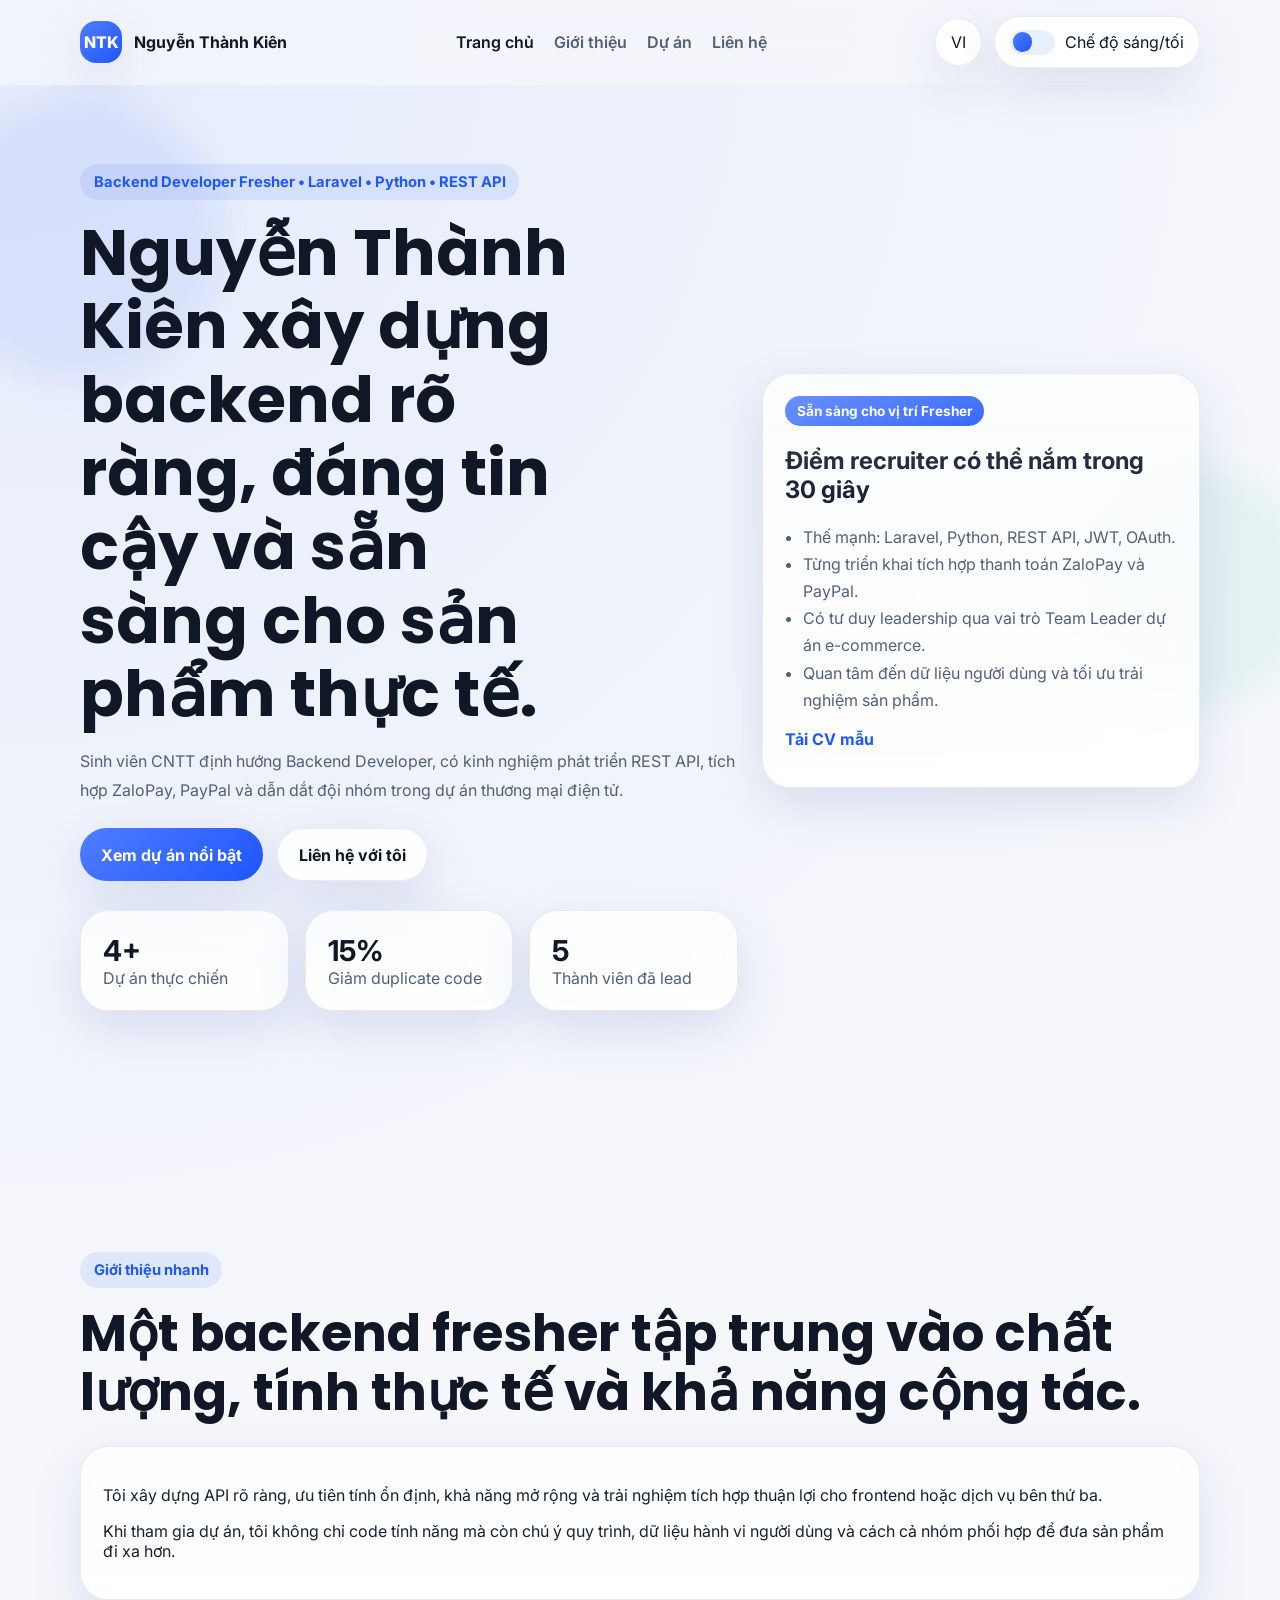
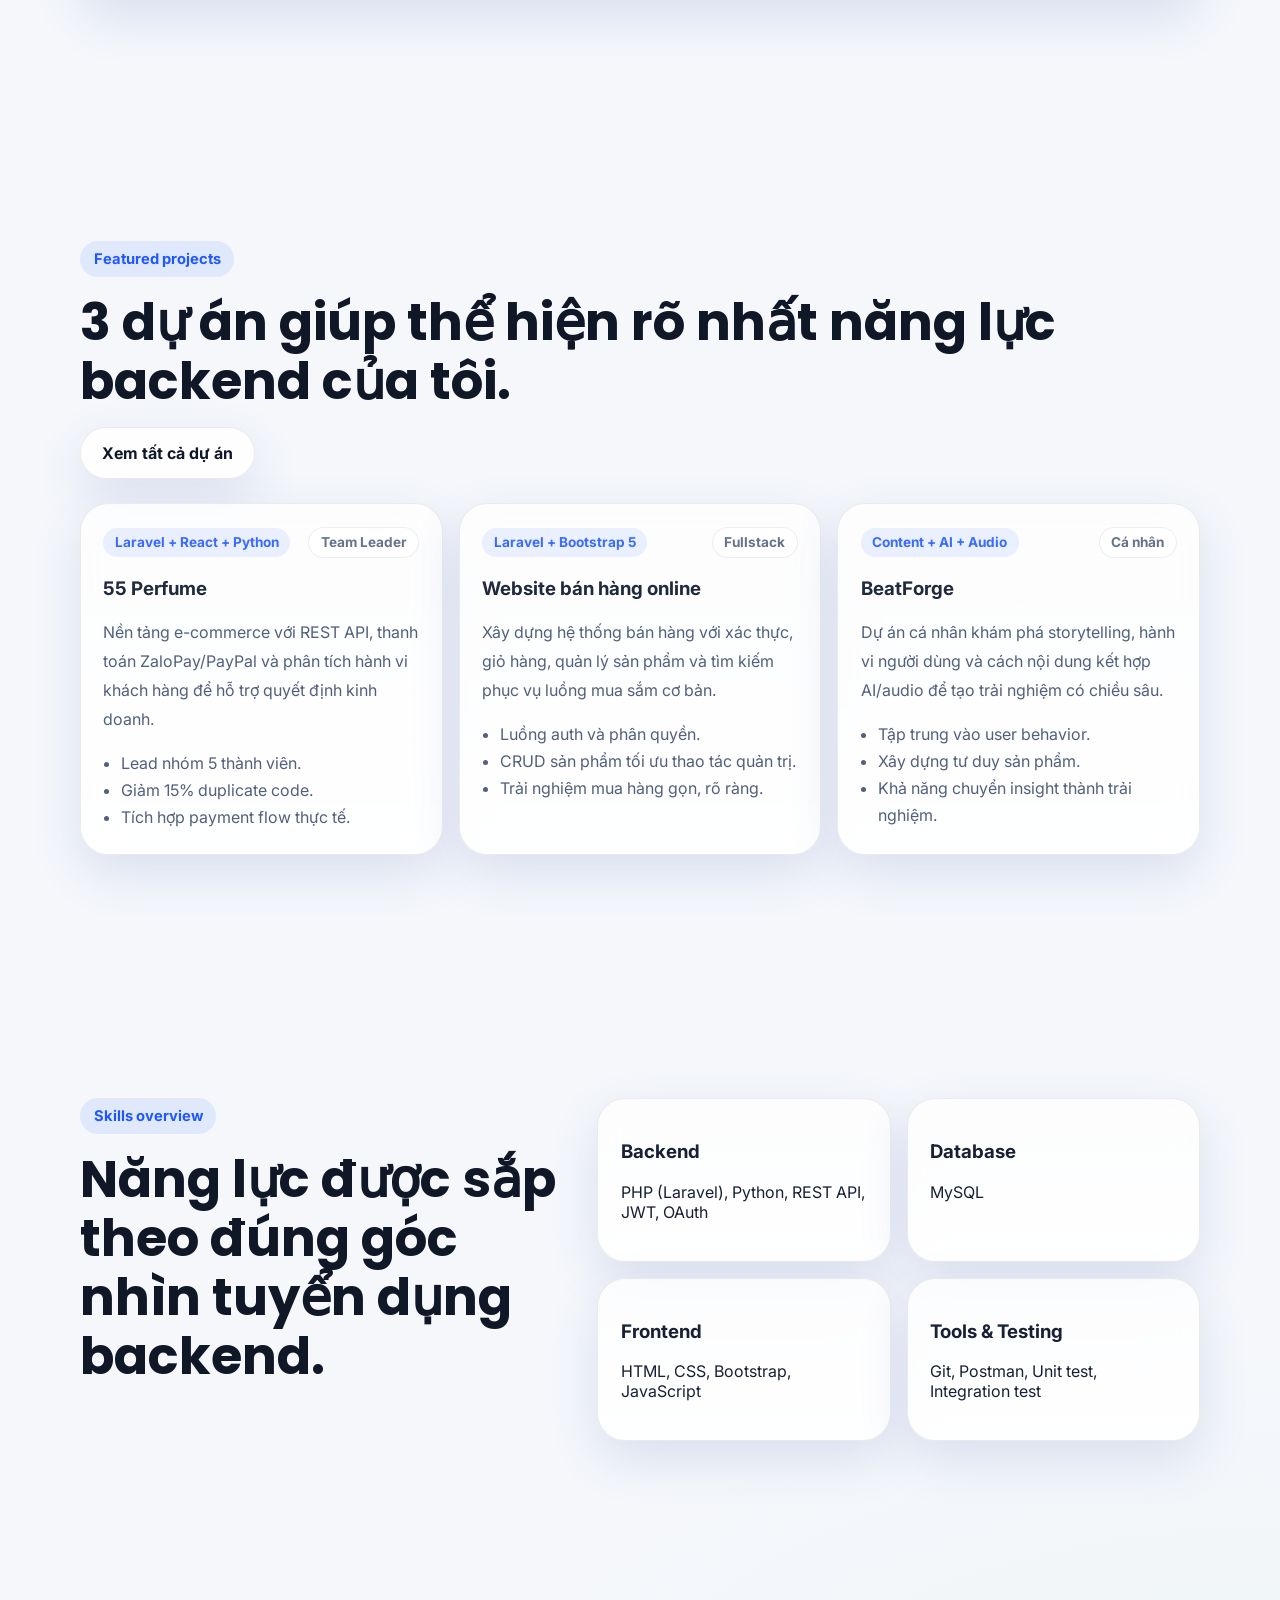
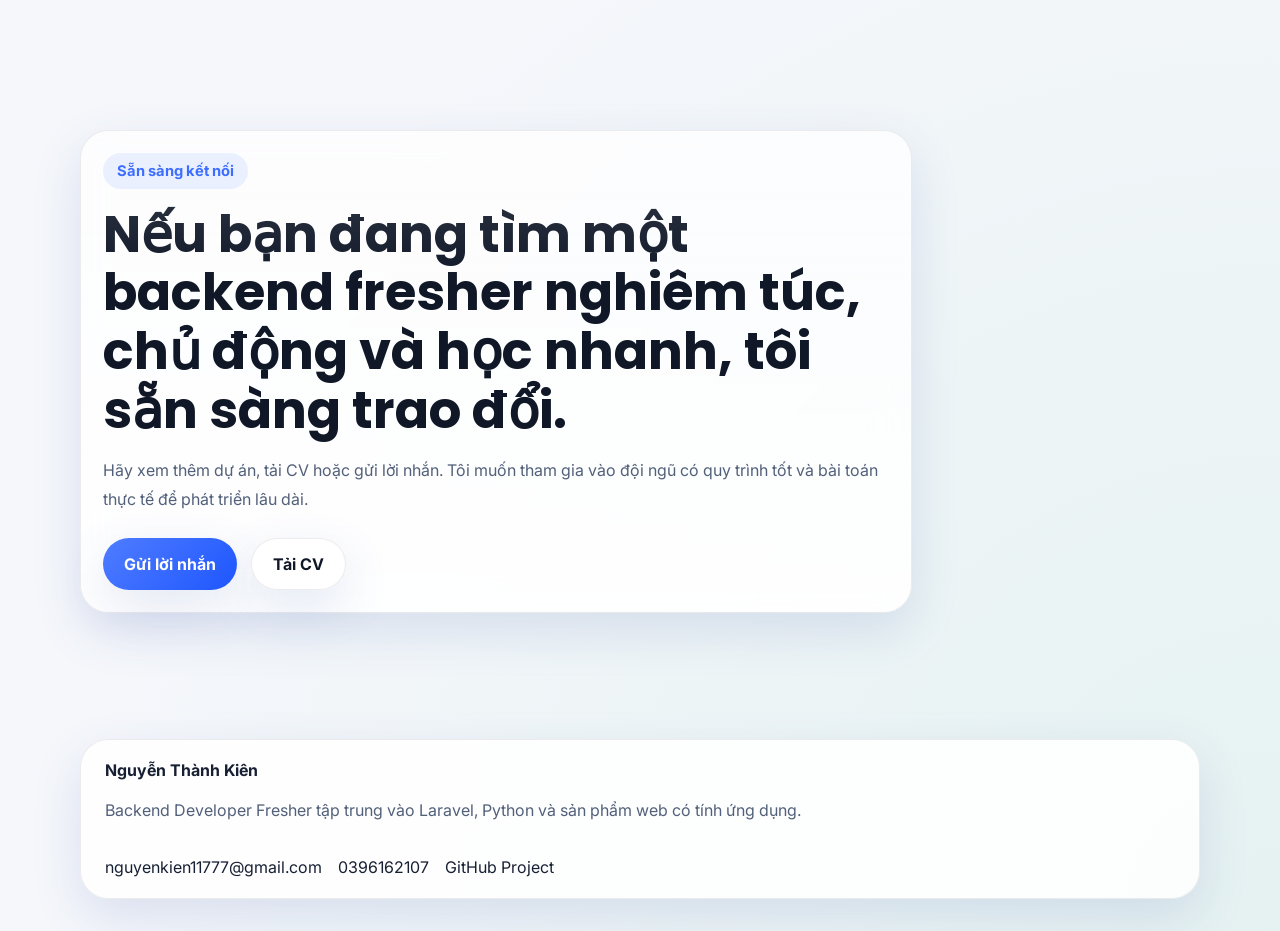
==== index.html @ c6db1b6b "Build multi-page portfolio website" ====
<!DOCTYPE html>
<html lang="vi">
<head>
  <meta charset="UTF-8">
  <meta name="viewport" content="width=device-width, initial-scale=1.0">
  <meta name="description" content="Portfolio cá nhân của Nguyễn Thành Kiên - Backend Developer Fresher chuyên Laravel, Python, REST API và tích hợp thanh toán.">
  <title>Nguyễn Thành Kiên | Backend Developer Portfolio</title>
  <link rel="preconnect" href="https://fonts.googleapis.com">
  <link rel="preconnect" href="https://fonts.gstatic.com" crossorigin>
  <link href="https://fonts.googleapis.com/css2?family=Inter:wght@400;500;600;700;800&family=Poppins:wght@600;700&display=swap" rel="stylesheet">
  <link rel="stylesheet" href="style.css">
  <script defer src="script.js"></script>
</head>
<body data-page="home">
  <div class="bg-orb orb-one"></div>
  <div class="bg-orb orb-two"></div>

  <header class="site-header">
    <div class="container nav-shell">
      <a class="brand" href="index.html" aria-label="Trang chủ Nguyễn Thành Kiên">
        <span class="brand-mark">NTK</span>
        <span class="brand-text">Nguyễn Thành Kiên</span>
      </a>

      <button class="nav-toggle" type="button" aria-expanded="false" aria-label="Mở menu điều hướng">
        <span></span>
        <span></span>
        <span></span>
      </button>

      <nav class="site-nav">
        <a href="index.html" data-i18n="nav.home">Trang chủ</a>
        <a href="about.html" data-i18n="nav.about">Giới thiệu</a>
        <a href="projects.html" data-i18n="nav.projects">Dự án</a>
        <a href="contact.html" data-i18n="nav.contact">Liên hệ</a>
      </nav>

      <div class="nav-actions">
        <button class="lang-toggle" type="button" aria-label="Chuyển ngôn ngữ">
          <span data-lang-label>VI</span>
        </button>
        <button class="theme-toggle" type="button" aria-label="Chuyển giao diện sáng tối">
          <span class="theme-toggle-track">
            <span class="theme-toggle-thumb"></span>
          </span>
          <span data-i18n="theme.label">Light mode</span>
        </button>
      </div>
    </div>
  </header>

  <main class="home-main">
    <section class="hero scene scene-hero scroll-scene">
      <div class="container hero-grid">
        <div class="hero-copy fade-reveal">
          <p class="eyebrow" data-i18n="home.hero.eyebrow">Backend Developer Fresher • Laravel • Python • REST API</p>
          <h1 data-i18n="home.hero.title">Nguyễn Thành Kiên xây dựng backend rõ ràng, đáng tin cậy và sẵn sàng cho sản phẩm thực tế.</h1>
          <p class="hero-description" data-i18n="home.hero.desc">
            Sinh viên CNTT định hướng Backend Developer, có kinh nghiệm phát triển REST API, tích hợp ZaloPay, PayPal và dẫn dắt đội nhóm trong dự án thương mại điện tử.
          </p>
          <div class="hero-actions">
            <a class="btn btn-primary" href="projects.html" data-i18n="home.hero.ctaPrimary">Xem dự án nổi bật</a>
            <a class="btn btn-secondary" href="contact.html" data-i18n="home.hero.ctaSecondary">Liên hệ với tôi</a>
          </div>
          <div class="hero-metrics">
            <article class="metric-card tilt-card">
              <strong>4+</strong>
              <span data-i18n="home.metrics.projects">Dự án thực chiến</span>
            </article>
            <article class="metric-card tilt-card">
              <strong>15%</strong>
              <span data-i18n="home.metrics.impact">Giảm duplicate code</span>
            </article>
            <article class="metric-card tilt-card">
              <strong>5</strong>
              <span data-i18n="home.metrics.team">Thành viên đã lead</span>
            </article>
          </div>
        </div>

        <aside class="hero-spotlight fade-reveal" aria-label="Tóm tắt hồ sơ">
          <div class="spotlight-card tilt-card">
            <span class="chip chip-accent" data-i18n="home.spotlight.badge">Sẵn sàng cho vị trí Fresher</span>
            <h2 data-i18n="home.spotlight.title">Điểm recruiter có thể nắm trong 30 giây</h2>
            <ul class="spotlight-list">
              <li data-i18n="home.spotlight.item1">Thế mạnh: Laravel, Python, REST API, JWT, OAuth.</li>
              <li data-i18n="home.spotlight.item2">Từng triển khai tích hợp thanh toán ZaloPay và PayPal.</li>
              <li data-i18n="home.spotlight.item3">Có tư duy leadership qua vai trò Team Leader dự án e-commerce.</li>
              <li data-i18n="home.spotlight.item4">Quan tâm đến dữ liệu người dùng và tối ưu trải nghiệm sản phẩm.</li>
            </ul>
            <a class="text-link" href="assets/cv/nguyen-thanh-kien-cv-placeholder.pdf" data-i18n="home.spotlight.cv" download>Tải CV mẫu</a>
          </div>
        </aside>
      </div>
    </section>

    <section class="scene scene-intro scroll-scene">
      <div class="container section-grid">
        <div class="section-heading fade-reveal">
          <span class="section-kicker" data-i18n="home.intro.kicker">Giới thiệu nhanh</span>
          <h2 data-i18n="home.intro.title">Một backend fresher tập trung vào chất lượng, tính thực tế và khả năng cộng tác.</h2>
        </div>
        <div class="intro-card tilt-card fade-reveal">
          <p data-i18n="home.intro.body1">Tôi xây dựng API rõ ràng, ưu tiên tính ổn định, khả năng mở rộng và trải nghiệm tích hợp thuận lợi cho frontend hoặc dịch vụ bên thứ ba.</p>
          <p data-i18n="home.intro.body2">Khi tham gia dự án, tôi không chỉ code tính năng mà còn chú ý quy trình, dữ liệu hành vi người dùng và cách cả nhóm phối hợp để đưa sản phẩm đi xa hơn.</p>
        </div>
      </div>
    </section>

    <section class="scene scene-featured scroll-scene">
      <div class="container">
        <div class="section-heading fade-reveal section-heading-inline">
          <div>
            <span class="section-kicker" data-i18n="home.featured.kicker">Featured projects</span>
            <h2 data-i18n="home.featured.title">3 dự án giúp thể hiện rõ nhất năng lực backend của tôi.</h2>
          </div>
          <a class="btn btn-secondary" href="projects.html" data-i18n="home.featured.viewAll">Xem tất cả dự án</a>
        </div>

        <div class="card-grid projects-grid">
          <article class="project-card tilt-card fade-reveal">
            <div class="project-topline">
              <span class="chip">Laravel + React + Python</span>
              <span class="chip chip-muted" data-i18n="projects.role.teamLeader">Team Leader</span>
            </div>
            <h3>55 Perfume</h3>
            <p data-i18n="home.featured.project1">Nền tảng e-commerce với REST API, thanh toán ZaloPay/PayPal và phân tích hành vi khách hàng để hỗ trợ quyết định kinh doanh.</p>
            <ul class="project-highlights">
              <li data-i18n="home.featured.project1a">Lead nhóm 5 thành viên.</li>
              <li data-i18n="home.featured.project1b">Giảm 15% duplicate code.</li>
              <li data-i18n="home.featured.project1c">Tích hợp payment flow thực tế.</li>
            </ul>
          </article>

          <article class="project-card tilt-card fade-reveal">
            <div class="project-topline">
              <span class="chip">Laravel + Bootstrap 5</span>
              <span class="chip chip-muted" data-i18n="projects.role.fullstack">Fullstack</span>
            </div>
            <h3 data-i18n="projects.onlineStore.title">Website bán hàng online</h3>
            <p data-i18n="home.featured.project2">Xây dựng hệ thống bán hàng với xác thực, giỏ hàng, quản lý sản phẩm và tìm kiếm phục vụ luồng mua sắm cơ bản.</p>
            <ul class="project-highlights">
              <li data-i18n="home.featured.project2a">Luồng auth và phân quyền.</li>
              <li data-i18n="home.featured.project2b">CRUD sản phẩm tối ưu thao tác quản trị.</li>
              <li data-i18n="home.featured.project2c">Trải nghiệm mua hàng gọn, rõ ràng.</li>
            </ul>
          </article>

          <article class="project-card tilt-card fade-reveal">
            <div class="project-topline">
              <span class="chip">Content + AI + Audio</span>
              <span class="chip chip-muted" data-i18n="projects.role.personal">Cá nhân</span>
            </div>
            <h3>BeatForge</h3>
            <p data-i18n="home.featured.project3">Dự án cá nhân khám phá storytelling, hành vi người dùng và cách nội dung kết hợp AI/audio để tạo trải nghiệm có chiều sâu.</p>
            <ul class="project-highlights">
              <li data-i18n="home.featured.project3a">Tập trung vào user behavior.</li>
              <li data-i18n="home.featured.project3b">Xây dựng tư duy sản phẩm.</li>
              <li data-i18n="home.featured.project3c">Khả năng chuyển insight thành trải nghiệm.</li>
            </ul>
          </article>
        </div>
      </div>
    </section>

    <section class="scene scene-skills scroll-scene">
      <div class="container section-grid skills-layout">
        <div class="section-heading fade-reveal">
          <span class="section-kicker" data-i18n="home.skills.kicker">Skills overview</span>
          <h2 data-i18n="home.skills.title">Năng lực được sắp theo đúng góc nhìn tuyển dụng backend.</h2>
        </div>
        <div class="skills-cluster fade-reveal">
          <article class="skill-panel tilt-card">
            <h3 data-i18n="skills.backend.title">Backend</h3>
            <p>PHP (Laravel), Python, REST API, JWT, OAuth</p>
          </article>
          <article class="skill-panel tilt-card">
            <h3 data-i18n="skills.database.title">Database</h3>
            <p>MySQL</p>
          </article>
          <article class="skill-panel tilt-card">
            <h3 data-i18n="skills.frontend.title">Frontend</h3>
            <p>HTML, CSS, Bootstrap, JavaScript</p>
          </article>
          <article class="skill-panel tilt-card">
            <h3 data-i18n="skills.tools.title">Tools & Testing</h3>
            <p>Git, Postman, Unit test, Integration test</p>
          </article>
        </div>
      </div>
    </section>

    <section class="scene scene-cta scroll-scene">
      <div class="container fade-reveal">
        <div class="cta-panel tilt-card">
          <span class="section-kicker" data-i18n="home.cta.kicker">Sẵn sàng kết nối</span>
          <h2 data-i18n="home.cta.title">Nếu bạn đang tìm một backend fresher nghiêm túc, chủ động và học nhanh, tôi sẵn sàng trao đổi.</h2>
          <p data-i18n="home.cta.desc">Hãy xem thêm dự án, tải CV hoặc gửi lời nhắn. Tôi muốn tham gia vào đội ngũ có quy trình tốt và bài toán thực tế để phát triển lâu dài.</p>
          <div class="hero-actions">
            <a class="btn btn-primary" href="contact.html" data-i18n="home.cta.primary">Gửi lời nhắn</a>
            <a class="btn btn-secondary" href="assets/cv/nguyen-thanh-kien-cv-placeholder.pdf" data-i18n="home.cta.secondary" download>Tải CV</a>
          </div>
        </div>
      </div>
    </section>
  </main>

  <footer class="site-footer">
    <div class="container footer-shell">
      <div>
        <strong>Nguyễn Thành Kiên</strong>
        <p data-i18n="footer.copy">Backend Developer Fresher tập trung vào Laravel, Python và sản phẩm web có tính ứng dụng.</p>
      </div>
      <div class="footer-links">
        <a href="mailto:nguyenkien11777@gmail.com">nguyenkien11777@gmail.com</a>
        <a href="tel:0396162107">0396162107</a>
        <a href="https://github.com/GTechWizard/DATN.git" target="_blank" rel="noreferrer">GitHub Project</a>
      </div>
    </div>
  </footer>
</body>
</html>
---- style.css ----
:root {
  --bg: #f5f7fb;
  --bg-soft: rgba(255, 255, 255, 0.75);
  --surface: rgba(255, 255, 255, 0.88);
  --surface-strong: #ffffff;
  --text: #172033;
  --text-soft: #52607a;
  --heading: #101828;
  --line: rgba(17, 24, 39, 0.08);
  --accent: #4f7cff;
  --accent-strong: #1f57ff;
  --accent-soft: rgba(79, 124, 255, 0.12);
  --shadow: 0 18px 50px rgba(55, 84, 170, 0.14);
  --shadow-hover: 0 28px 70px rgba(55, 84, 170, 0.2);
  --radius-lg: 28px;
  --radius-md: 20px;
  --radius-sm: 14px;
  --container: min(1120px, calc(100% - 2rem));
  --transition: 240ms ease;
}

body[data-theme="dark"] {
  --bg: #09111f;
  --bg-soft: rgba(11, 18, 32, 0.72);
  --surface: rgba(10, 17, 30, 0.88);
  --surface-strong: #0f172a;
  --text: #e2e8f0;
  --text-soft: #94a3b8;
  --heading: #f8fafc;
  --line: rgba(148, 163, 184, 0.16);
  --accent: #8cb4ff;
  --accent-strong: #bfd4ff;
  --accent-soft: rgba(140, 180, 255, 0.12);
  --shadow: 0 20px 60px rgba(2, 6, 23, 0.38);
  --shadow-hover: 0 32px 80px rgba(15, 23, 42, 0.6);
}

* {
  box-sizing: border-box;
}

html {
  scroll-behavior: smooth;
}

body {
  margin: 0;
  min-height: 100vh;
  font-family: "Inter", sans-serif;
  color: var(--text);
  background:
    radial-gradient(circle at top left, rgba(109, 150, 255, 0.12), transparent 32%),
    radial-gradient(circle at bottom right, rgba(44, 182, 125, 0.08), transparent 28%),
    var(--bg);
  transition: background var(--transition), color var(--transition);
  overflow-x: hidden;
}

body.menu-open {
  overflow: hidden;
}

a {
  color: inherit;
  text-decoration: none;
}

button,
input,
textarea {
  font: inherit;
}

img {
  max-width: 100%;
  display: block;
}

.container {
  width: var(--container);
  margin: 0 auto;
}

.bg-orb {
  position: fixed;
  border-radius: 999px;
  filter: blur(16px);
  pointer-events: none;
  opacity: 0.7;
  z-index: -1;
}

.orb-one {
  top: 6rem;
  left: -4rem;
  width: 18rem;
  height: 18rem;
  background: rgba(79, 124, 255, 0.15);
}

.orb-two {
  right: -2rem;
  bottom: 12rem;
  width: 15rem;
  height: 15rem;
  background: rgba(61, 196, 145, 0.12);
}

.site-header {
  position: sticky;
  top: 0;
  z-index: 50;
  padding: 1rem 0;
  backdrop-filter: blur(18px);
  background: color-mix(in srgb, var(--bg) 78%, transparent);
  border-bottom: 1px solid rgba(255, 255, 255, 0.05);
}

.nav-shell {
  display: flex;
  align-items: center;
  justify-content: space-between;
  gap: 1rem;
}

.brand {
  display: inline-flex;
  align-items: center;
  gap: 0.75rem;
  min-width: 0;
}

.brand-mark {
  display: inline-grid;
  place-items: center;
  width: 2.65rem;
  height: 2.65rem;
  border-radius: 1rem;
  background: linear-gradient(135deg, var(--accent), var(--accent-strong));
  color: white;
  font-weight: 800;
  box-shadow: var(--shadow);
}

.brand-text {
  font-weight: 700;
  color: var(--heading);
  white-space: nowrap;
  overflow: hidden;
  text-overflow: ellipsis;
}

.site-nav {
  display: flex;
  align-items: center;
  gap: 1.25rem;
}

.site-nav a {
  color: var(--text-soft);
  font-weight: 600;
  transition: color var(--transition);
}

.site-nav a:hover,
.site-nav a.active {
  color: var(--heading);
}

.nav-actions {
  display: flex;
  align-items: center;
  gap: 0.75rem;
}

.nav-toggle,
.lang-toggle,
.theme-toggle,
.filter-btn {
  border: 1px solid var(--line);
  background: var(--surface);
  color: var(--heading);
}

.nav-toggle {
  display: none;
  flex-direction: column;
  justify-content: center;
  gap: 0.24rem;
  width: 2.9rem;
  height: 2.9rem;
  border-radius: 0.95rem;
  cursor: pointer;
}

.nav-toggle span {
  width: 1.15rem;
  height: 0.14rem;
  margin: 0 auto;
  border-radius: 999px;
  background: currentColor;
}

.lang-toggle,
.theme-toggle {
  display: inline-flex;
  align-items: center;
  justify-content: center;
  gap: 0.6rem;
  padding: 0.8rem 0.95rem;
  border-radius: 999px;
  cursor: pointer;
  box-shadow: var(--shadow);
  transition: transform var(--transition), border-color var(--transition), background var(--transition);
}

.lang-toggle:hover,
.theme-toggle:hover,
.filter-btn:hover,
.btn:hover,
.text-link:hover {
  transform: translateY(-2px);
}

.theme-toggle-track {
  position: relative;
  width: 2.8rem;
  height: 1.55rem;
  border-radius: 999px;
  background: var(--accent-soft);
}

.theme-toggle-thumb {
  position: absolute;
  top: 0.16rem;
  left: 0.18rem;
  width: 1.2rem;
  height: 1.2rem;
  border-radius: 50%;
  background: linear-gradient(135deg, var(--accent), var(--accent-strong));
  transition: transform var(--transition);
}

body[data-theme="dark"] .theme-toggle-thumb {
  transform: translateX(1.2rem);
}

.home-main {
  scroll-snap-type: y proximity;
}

.scene,
.page-hero,
.content-section {
  padding: 4rem 0;
}

.scene {
  min-height: 78vh;
  display: flex;
  align-items: center;
  scroll-snap-align: start;
}

.scene-hero {
  min-height: calc(100vh - 5rem);
}

.hero-grid,
.section-grid,
.two-column,
.contact-layout {
  display: grid;
  gap: 1.5rem;
}

.hero-grid {
  grid-template-columns: 1.5fr 1fr;
  align-items: center;
}

.hero-copy h1,
.page-hero h1,
.section-heading h2,
.cta-panel h2 {
  font-family: "Poppins", sans-serif;
  font-weight: 700;
  color: var(--heading);
  line-height: 1.15;
  margin: 0;
}

.hero-copy h1 {
  font-size: clamp(2.4rem, 5vw, 4.8rem);
  max-width: 12ch;
}

.page-hero h1,
.section-heading h2,
.cta-panel h2 {
  font-size: clamp(2rem, 4vw, 3.2rem);
}

.hero-description,
.page-hero-shell p,
.section-heading p,
.content-card p,
.cta-panel p,
.project-card p,
.timeline-item p,
.contact-list p,
.footer-shell p {
  color: var(--text-soft);
  line-height: 1.8;
  overflow-wrap: anywhere;
}

.eyebrow,
.section-kicker {
  display: inline-flex;
  align-items: center;
  gap: 0.5rem;
  padding: 0.55rem 0.85rem;
  border-radius: 999px;
  background: var(--accent-soft);
  color: var(--accent-strong);
  font-size: 0.92rem;
  font-weight: 700;
  margin-bottom: 1rem;
}

.hero-actions,
.form-actions {
  display: flex;
  flex-wrap: wrap;
  gap: 0.9rem;
  margin-top: 1.5rem;
}

.btn,
.text-link,
.filter-btn {
  display: inline-flex;
  align-items: center;
  justify-content: center;
  gap: 0.4rem;
  border-radius: 999px;
  padding: 0.95rem 1.3rem;
  font-weight: 700;
  transition: transform var(--transition), background var(--transition), color var(--transition), box-shadow var(--transition), border-color var(--transition);
}

.btn-primary {
  color: #fff;
  background: linear-gradient(135deg, var(--accent), var(--accent-strong));
  box-shadow: var(--shadow);
}

.btn-secondary,
.text-link,
.filter-btn.active {
  background: var(--surface);
  border: 1px solid var(--line);
  color: var(--heading);
  box-shadow: var(--shadow);
}

.text-link {
  padding-left: 0;
  background: transparent;
  box-shadow: none;
  border: 0;
  color: var(--accent-strong);
}

.muted-link {
  color: var(--text-soft);
}

.hero-metrics,
.skills-cluster,
.card-grid,
.footer-links {
  display: grid;
  gap: 1rem;
}

.hero-metrics {
  grid-template-columns: repeat(3, minmax(0, 1fr));
  margin-top: 1.8rem;
}

.metric-card,
.spotlight-card,
.intro-card,
.project-card,
.skill-panel,
.cta-panel,
.content-card {
  position: relative;
  padding: 1.4rem;
  border-radius: var(--radius-lg);
  background: linear-gradient(180deg, color-mix(in srgb, var(--surface) 82%, transparent), color-mix(in srgb, var(--surface-strong) 92%, transparent));
  border: 1px solid var(--line);
  box-shadow: var(--shadow);
  transform-style: preserve-3d;
  transition: transform var(--transition), box-shadow var(--transition), border-color var(--transition);
  backdrop-filter: blur(18px);
}

.metric-card::before,
.spotlight-card::before,
.intro-card::before,
.project-card::before,
.skill-panel::before,
.cta-panel::before,
.content-card::before {
  content: "";
  position: absolute;
  inset: 1px;
  border-radius: inherit;
  background: linear-gradient(180deg, rgba(255,255,255,0.18), transparent 32%);
  pointer-events: none;
}

.tilt-card:hover {
  box-shadow: var(--shadow-hover);
}

.metric-card strong {
  display: block;
  font-size: 1.8rem;
  color: var(--heading);
}

.metric-card span,
.chip,
.timeline-year,
.project-meta span,
.contact-list span,
.form-status {
  color: var(--text-soft);
}

.spotlight-list,
.stack-list,
.project-highlights {
  margin: 1rem 0 0;
  padding-left: 1.1rem;
  color: var(--text-soft);
  line-height: 1.7;
}

.chip {
  display: inline-flex;
  align-items: center;
  padding: 0.42rem 0.72rem;
  border-radius: 999px;
  background: var(--accent-soft);
  color: var(--accent-strong);
  font-size: 0.85rem;
  font-weight: 700;
}

.chip-muted {
  background: color-mix(in srgb, var(--surface) 72%, transparent);
  border: 1px solid var(--line);
  color: var(--text-soft);
}

.chip-accent {
  background: linear-gradient(135deg, var(--accent), var(--accent-strong));
  color: #fff;
}

.section-heading-inline,
.project-topline,
.footer-shell,
.contact-list,
.filters,
.project-meta {
  display: flex;
  align-items: center;
  justify-content: space-between;
  gap: 1rem;
  flex-wrap: wrap;
}

.projects-grid,
.projects-archive,
.details-grid {
  grid-template-columns: repeat(3, minmax(0, 1fr));
  margin-top: 1.5rem;
}

.skills-layout {
  grid-template-columns: 0.9fr 1.1fr;
}

.skills-cluster,
.details-grid {
  grid-template-columns: repeat(2, minmax(0, 1fr));
}

.inner-page {
  padding-bottom: 4rem;
}

.page-hero-shell,
.cta-panel {
  max-width: 52rem;
}

.two-column,
.contact-layout {
  grid-template-columns: repeat(2, minmax(0, 1fr));
}

.timeline-list {
  display: grid;
  gap: 1.25rem;
}

.timeline-item {
  display: grid;
  grid-template-columns: 4rem 1fr;
  gap: 1rem;
}

.timeline-year {
  font-weight: 700;
  color: var(--accent-strong);
}

.contact-list {
  align-items: start;
  gap: 1.25rem;
}

.contact-list > div,
.project-meta {
  width: 100%;
  padding-bottom: 0.95rem;
  border-bottom: 1px dashed var(--line);
}

.contact-list > div:last-child,
.project-meta:last-of-type {
  border-bottom: 0;
  padding-bottom: 0;
}

.contact-form {
  display: grid;
  gap: 1rem;
}

.contact-form label {
  display: grid;
  gap: 0.45rem;
}

input,
textarea {
  width: 100%;
  padding: 0.95rem 1rem;
  border-radius: 1rem;
  border: 1px solid var(--line);
  background: color-mix(in srgb, var(--surface) 80%, transparent);
  color: var(--heading);
  outline: none;
  transition: border-color var(--transition), box-shadow var(--transition);
}

input:focus,
textarea:focus {
  border-color: var(--accent);
  box-shadow: 0 0 0 4px var(--accent-soft);
}

.form-status {
  min-height: 1.4rem;
  margin: 0;
}

.site-footer {
  padding: 1rem 0 2rem;
}

.footer-shell {
  padding: 1.3rem 1.5rem;
  border-radius: var(--radius-lg);
  border: 1px solid var(--line);
  background: var(--surface);
  box-shadow: var(--shadow);
}

.footer-links {
  grid-template-columns: repeat(3, minmax(0, max-content));
  justify-content: end;
}

.fade-reveal {
  opacity: 0;
  transform: translateY(24px);
  transition: opacity 600ms ease, transform 600ms ease;
}

.fade-reveal.is-visible {
  opacity: 1;
  transform: translateY(0);
}

.project-card.is-hidden {
  display: none;
}

@media (max-width: 1024px) {
  .hero-grid,
  .skills-layout,
  .projects-grid,
  .details-grid,
  .two-column,
  .contact-layout,
  .projects-archive {
    grid-template-columns: repeat(2, minmax(0, 1fr));
  }

  .hero-grid {
    grid-template-columns: 1fr;
  }
}

@media (max-width: 760px) {
  .site-header {
    padding: 0.75rem 0;
  }

  .nav-toggle {
    display: inline-flex;
  }

  .site-nav {
    position: fixed;
    inset: 5.2rem 1rem auto 1rem;
    display: grid;
    gap: 0.5rem;
    padding: 1rem;
    background: var(--surface-strong);
    border-radius: 1.25rem;
    border: 1px solid var(--line);
    box-shadow: var(--shadow-hover);
    transform: scale(0.98) translateY(-10px);
    opacity: 0;
    pointer-events: none;
    transition: opacity var(--transition), transform var(--transition);
  }

  body.menu-open .site-nav {
    opacity: 1;
    transform: scale(1) translateY(0);
    pointer-events: auto;
  }

  .nav-actions {
    margin-left: auto;
  }

  .theme-toggle span:last-child {
    display: none;
  }

  .scene,
  .page-hero,
  .content-section {
    padding: 3rem 0;
  }

  .hero-copy h1,
  .page-hero h1,
  .section-heading h2,
  .cta-panel h2 {
    max-width: none;
  }

  .hero-metrics,
  .projects-grid,
  .projects-archive,
  .details-grid,
  .skills-cluster,
  .two-column,
  .contact-layout,
  .footer-links {
    grid-template-columns: 1fr;
  }

  .section-heading-inline,
  .footer-shell,
  .project-topline,
  .project-meta,
  .filters,
  .contact-list {
    align-items: stretch;
  }

  .footer-links {
    justify-content: start;
  }

  .timeline-item {
    grid-template-columns: 1fr;
  }

  .brand-text {
    max-width: 9rem;
  }
}

@media (prefers-reduced-motion: reduce) {
  *, *::before, *::after {
    animation: none !important;
    transition: none !important;
    scroll-behavior: auto !important;
  }

  .fade-reveal {
    opacity: 1;
    transform: none;
  }
}
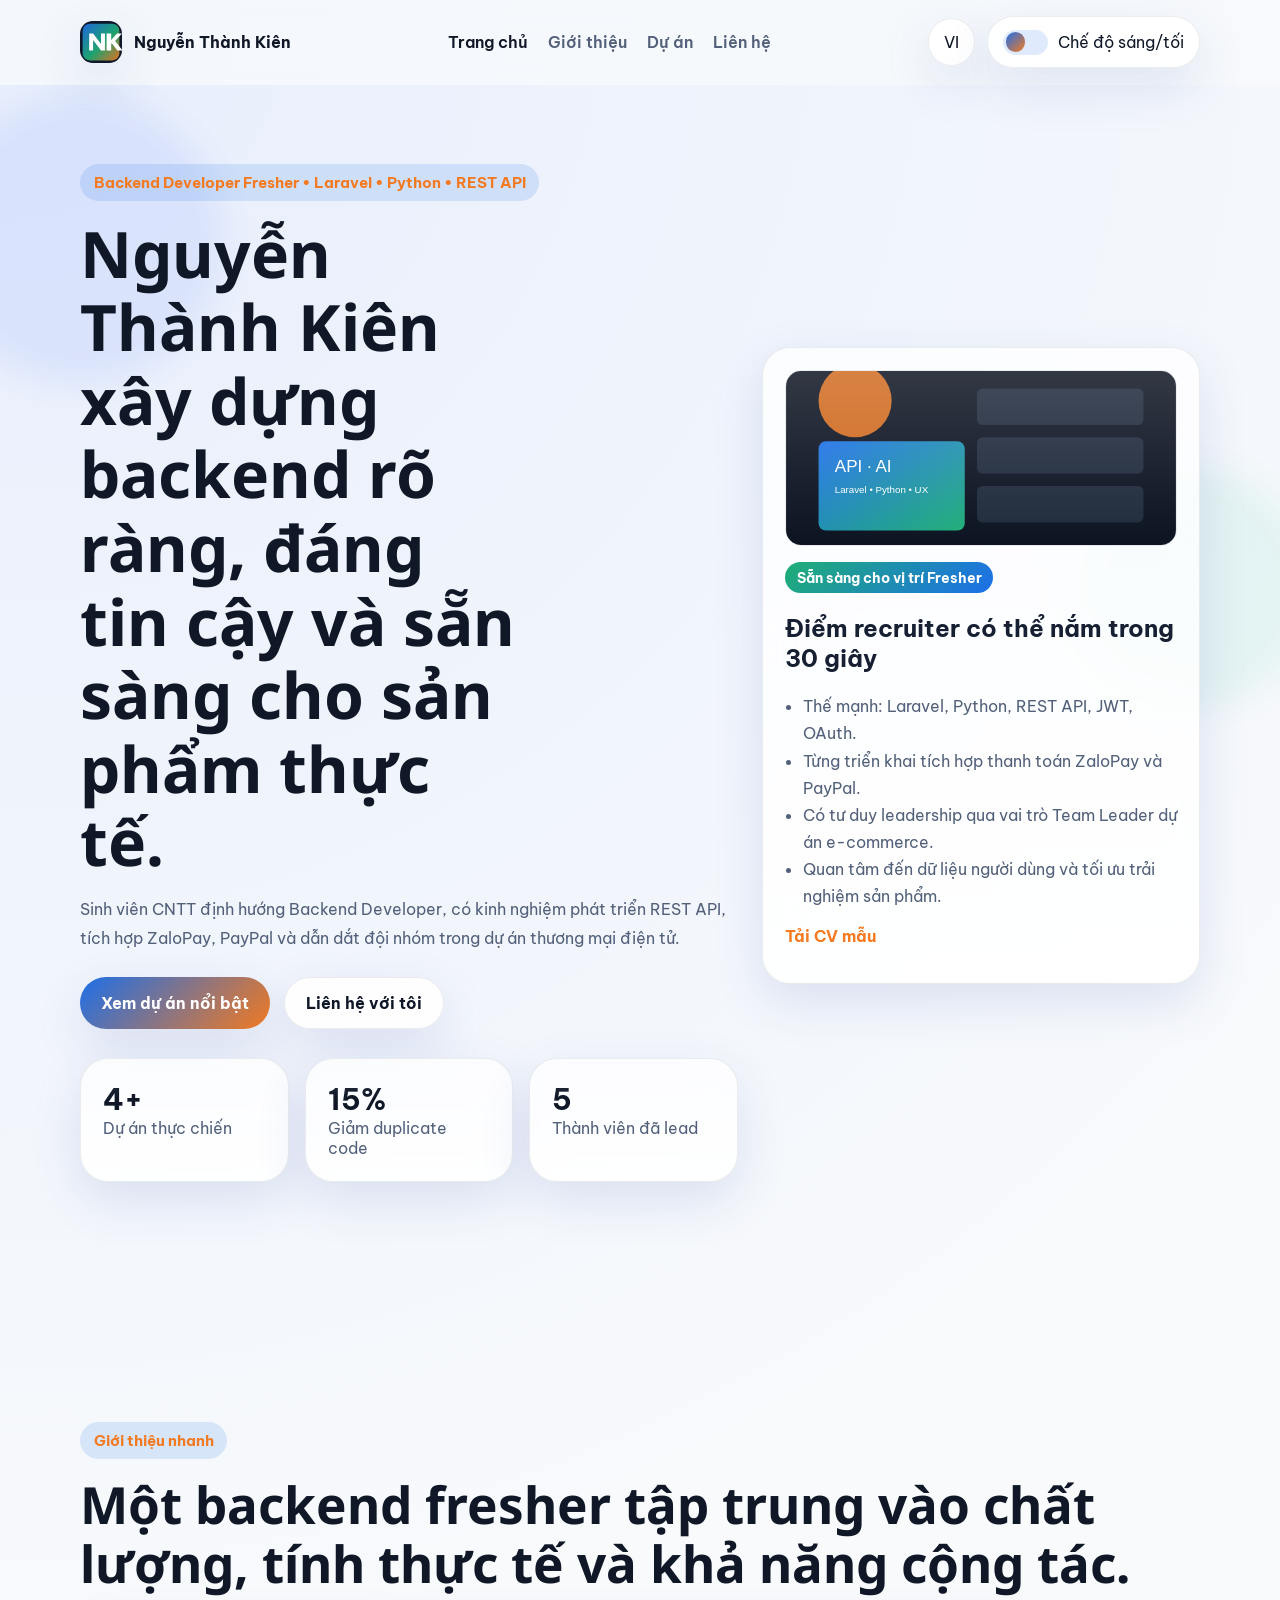
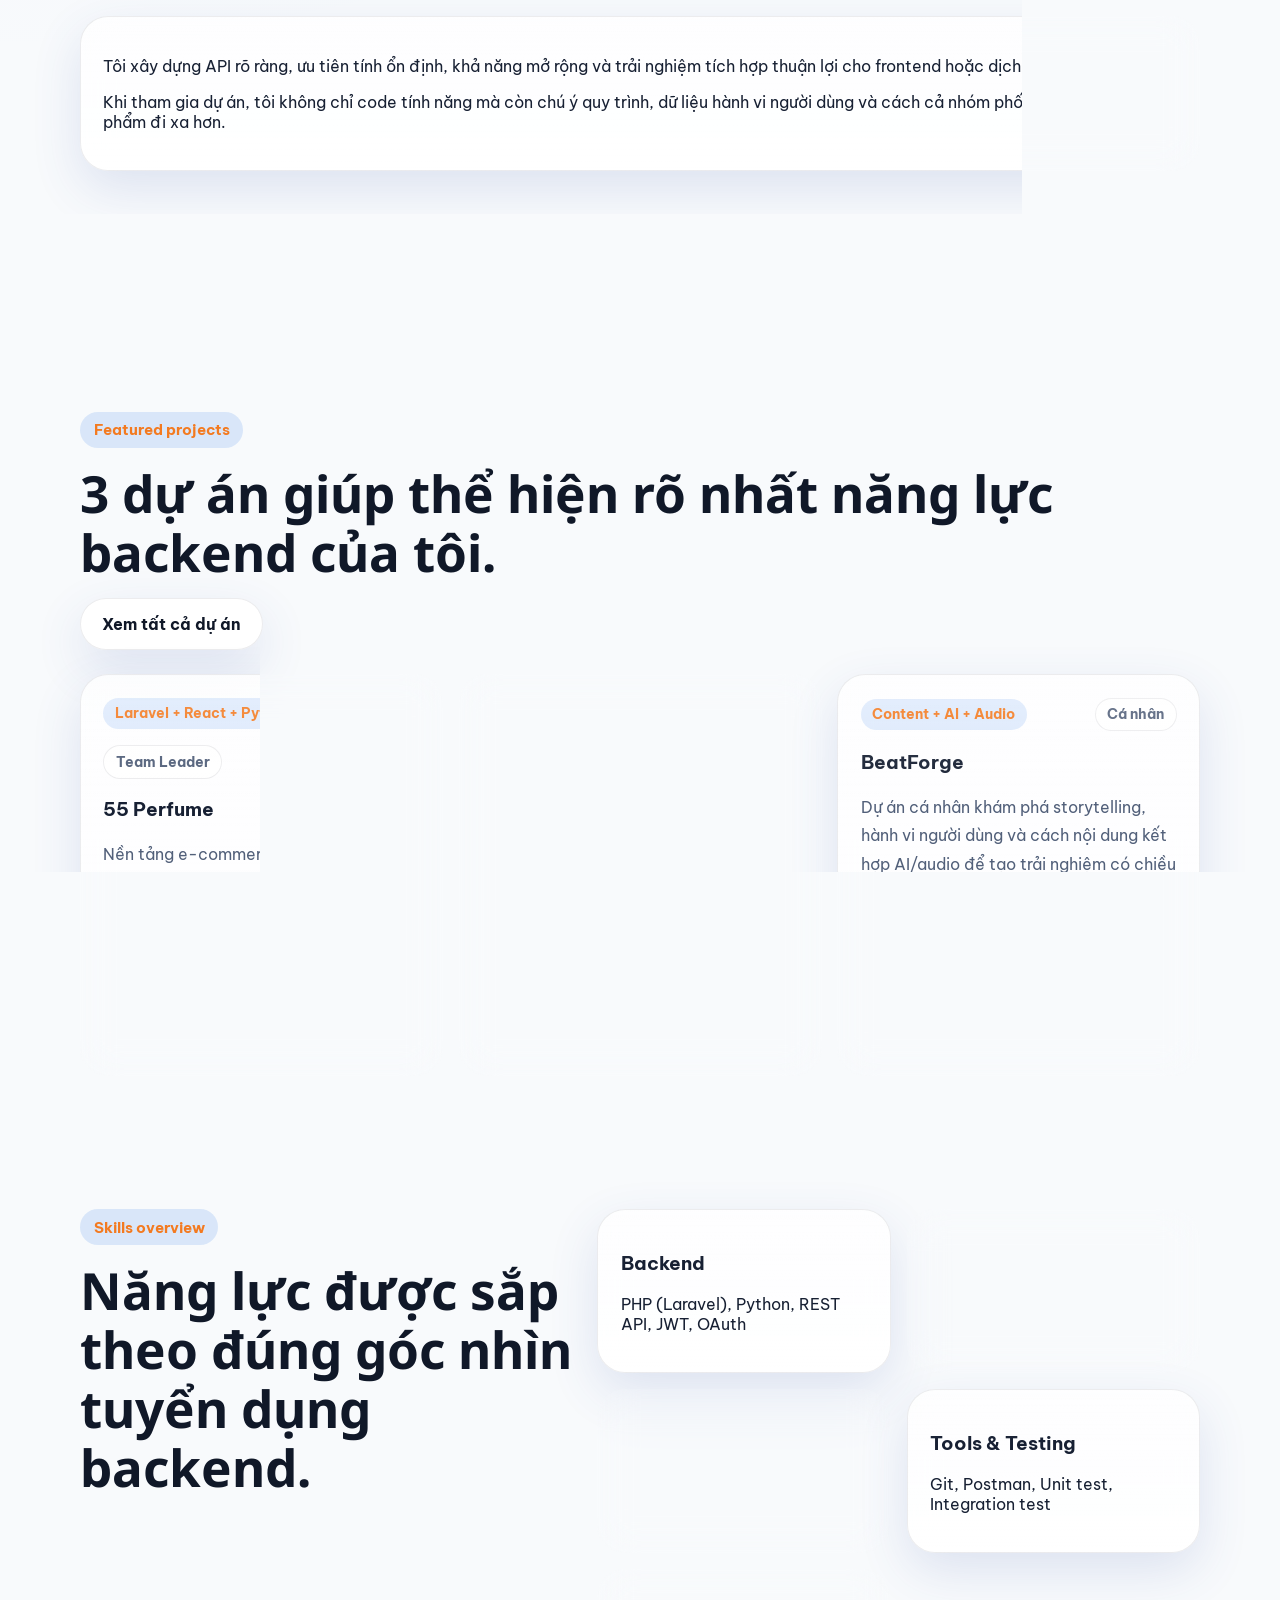
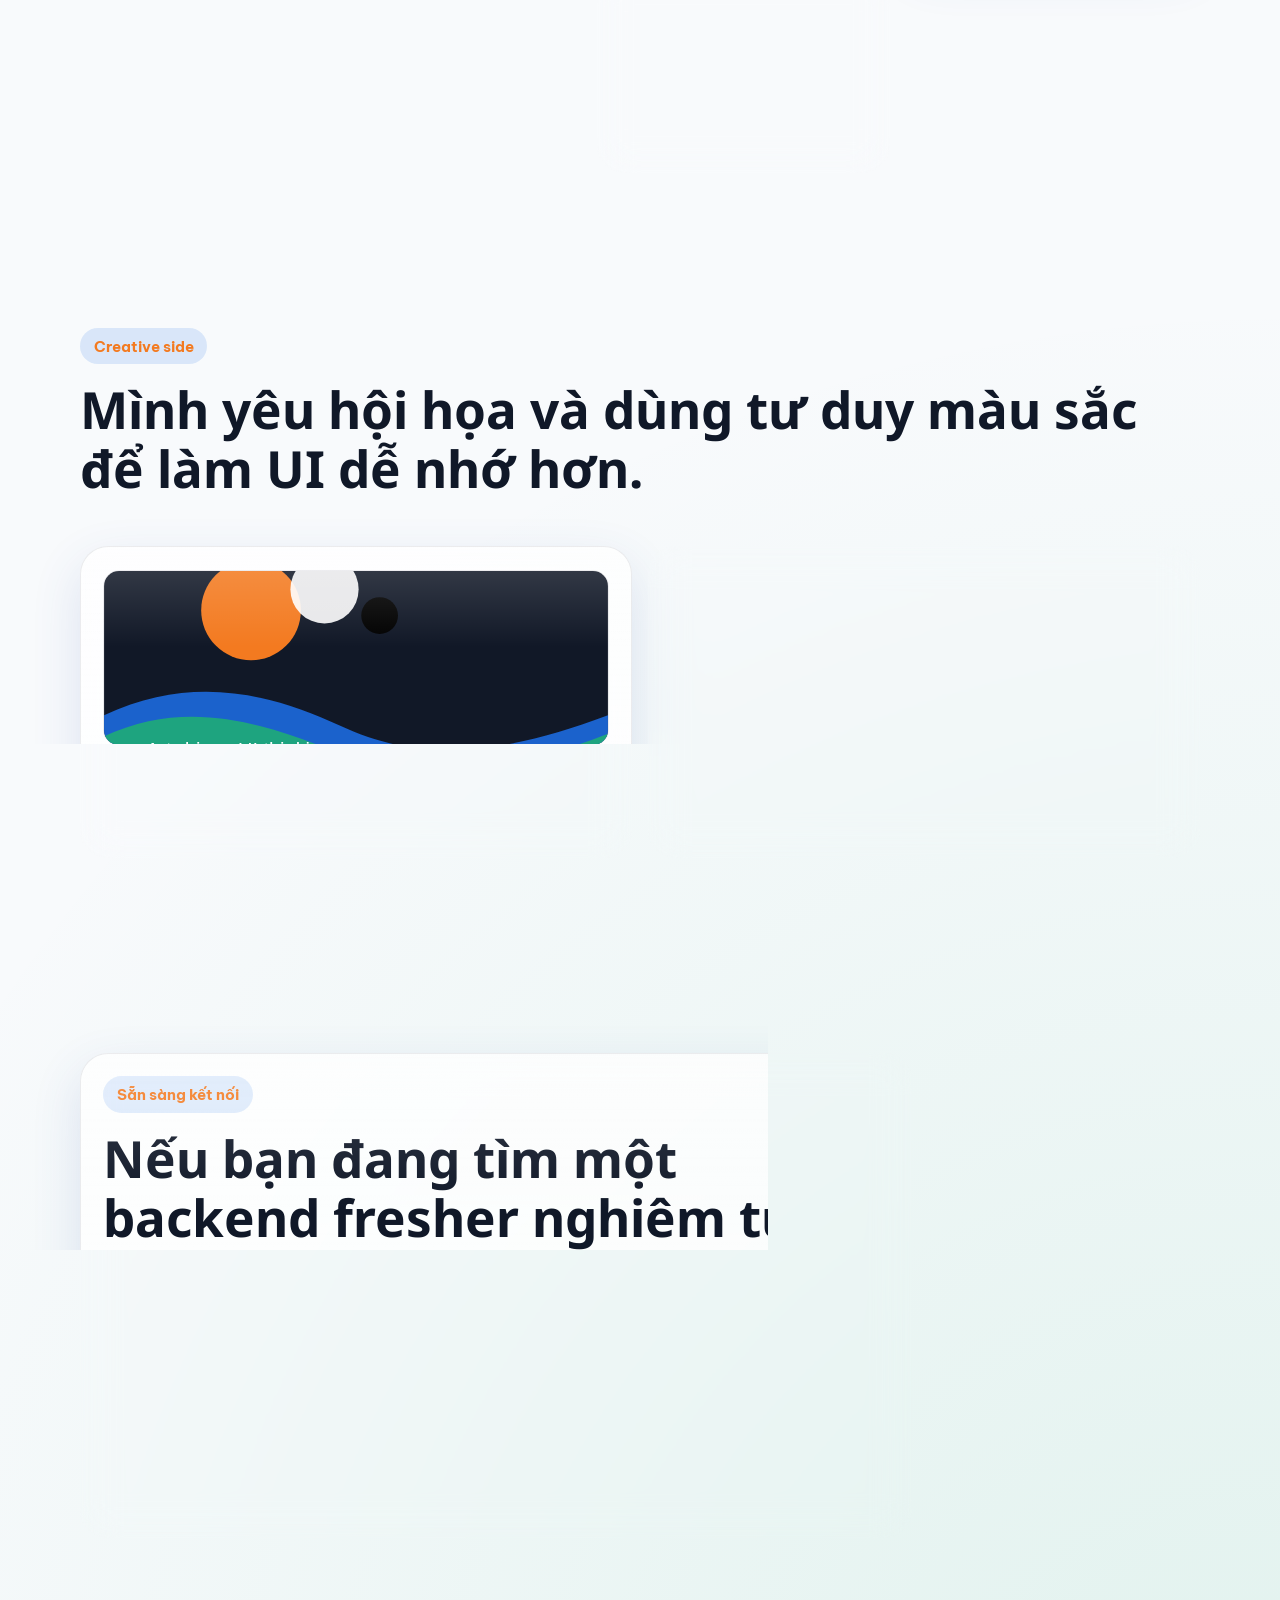
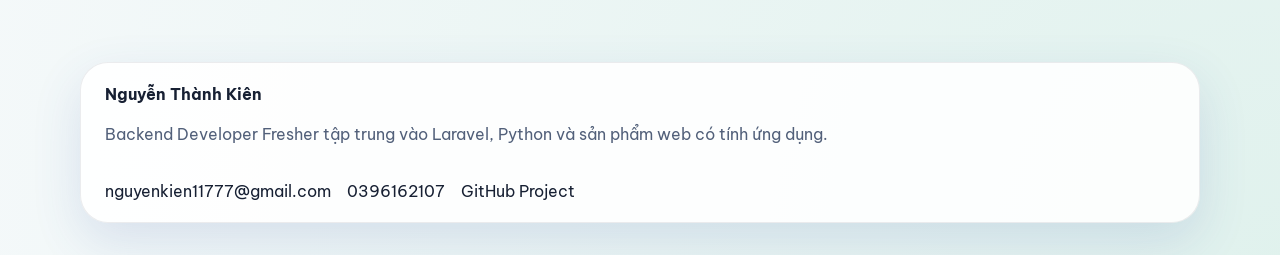
==== commit 1ea25f37: "Revamp portfolio UI for mobile, branding, visuals, and smoother transitions" ====
--- a/index.html
+++ b/index.html
@@ -5,9 +5,10 @@
   <meta name="viewport" content="width=device-width, initial-scale=1.0">
   <meta name="description" content="Portfolio cá nhân của Nguyễn Thành Kiên - Backend Developer Fresher chuyên Laravel, Python, REST API và tích hợp thanh toán.">
   <title>Nguyễn Thành Kiên | Backend Developer Portfolio</title>
+  <link rel="icon" type="image/svg+xml" href="assets/logo/ntk-logo.svg">
   <link rel="preconnect" href="https://fonts.googleapis.com">
   <link rel="preconnect" href="https://fonts.gstatic.com" crossorigin>
-  <link href="https://fonts.googleapis.com/css2?family=Inter:wght@400;500;600;700;800&family=Poppins:wght@600;700&display=swap" rel="stylesheet">
+  <link href="https://fonts.googleapis.com/css2?family=Be+Vietnam+Pro:wght@400;500;600;700;800&family=Noto+Sans:wght@600;700&display=swap" rel="stylesheet">
   <link rel="stylesheet" href="style.css">
   <script defer src="script.js"></script>
 </head>
@@ -18,7 +19,7 @@
   <header class="site-header">
     <div class="container nav-shell">
       <a class="brand" href="index.html" aria-label="Trang chủ Nguyễn Thành Kiên">
-        <span class="brand-mark">NTK</span>
+        <img class="brand-mark" src="assets/logo/ntk-logo.svg" alt="Logo NTK">
         <span class="brand-text">Nguyễn Thành Kiên</span>
       </a>
 
@@ -80,6 +81,7 @@
 
         <aside class="hero-spotlight fade-reveal" aria-label="Tóm tắt hồ sơ">
           <div class="spotlight-card tilt-card">
+            <img class="card-cover" src="assets/images/backend-hero.svg" alt="Minh hoạ backend và bảng màu cá nhân">
             <span class="chip chip-accent" data-i18n="home.spotlight.badge">Sẵn sàng cho vị trí Fresher</span>
             <h2 data-i18n="home.spotlight.title">Điểm recruiter có thể nắm trong 30 giây</h2>
             <ul class="spotlight-list">
@@ -186,6 +188,29 @@
             <h3 data-i18n="skills.tools.title">Tools & Testing</h3>
             <p>Git, Postman, Unit test, Integration test</p>
           </article>
+          <article class="skill-panel tilt-card">
+            <h3 data-i18n="skills.ai.title">AI Workflow</h3>
+            <p data-i18n="skills.ai.body">ChatGPT, Gemini, prompt engineering, AI-assisted debugging và viết tài liệu kỹ thuật.</p>
+          </article>
+        </div>
+      </div>
+    </section>
+
+    <section class="scene scene-art scroll-scene">
+      <div class="container section-grid">
+        <div class="section-heading fade-reveal">
+          <span class="section-kicker" data-i18n="home.art.kicker">Creative side</span>
+          <h2 data-i18n="home.art.title">Mình yêu hội họa và dùng tư duy màu sắc để làm UI dễ nhớ hơn.</h2>
+        </div>
+        <div class="card-grid details-grid">
+          <article class="content-card tilt-card fade-reveal">
+            <img class="card-cover" src="assets/images/art-mood.svg" alt="Bảng màu lấy cảm hứng từ hội họa">
+            <p data-i18n="home.art.body1">Mình thường sketch bố cục trước khi bắt đầu code để ưu tiên nhịp đọc, độ thoáng và cảm giác thị giác.</p>
+          </article>
+          <article class="content-card tilt-card fade-reveal">
+            <img class="card-cover" src="assets/images/project-visual.svg" alt="Minh hoạ layout dự án">
+            <p data-i18n="home.art.body2">Bảng màu ưu thích của mình: cam, xanh dương, xanh lá phối trên nền trắng/đen để giữ tương phản tốt.</p>
+          </article>
         </div>
       </div>
     </section>
--- a/style.css
+++ b/style.css
@@ -1,5 +1,5 @@
 :root {
-  --bg: #f5f7fb;
+  --bg: #f8fafc;
   --bg-soft: rgba(255, 255, 255, 0.75);
   --surface: rgba(255, 255, 255, 0.88);
   --surface-strong: #ffffff;
@@ -7,9 +7,10 @@
   --text-soft: #52607a;
   --heading: #101828;
   --line: rgba(17, 24, 39, 0.08);
-  --accent: #4f7cff;
-  --accent-strong: #1f57ff;
-  --accent-soft: rgba(79, 124, 255, 0.12);
+  --accent: #1d6fe9;
+  --accent-strong: #f37a20;
+  --accent-soft: rgba(29, 111, 233, 0.14);
+  --accent-green: #1fae75;
   --shadow: 0 18px 50px rgba(55, 84, 170, 0.14);
   --shadow-hover: 0 28px 70px rgba(55, 84, 170, 0.2);
   --radius-lg: 28px;
@@ -28,9 +29,10 @@
   --text-soft: #94a3b8;
   --heading: #f8fafc;
   --line: rgba(148, 163, 184, 0.16);
-  --accent: #8cb4ff;
-  --accent-strong: #bfd4ff;
-  --accent-soft: rgba(140, 180, 255, 0.12);
+  --accent: #6da9ff;
+  --accent-strong: #ff9b4f;
+  --accent-soft: rgba(109, 169, 255, 0.14);
+  --accent-green: #40d39a;
   --shadow: 0 20px 60px rgba(2, 6, 23, 0.38);
   --shadow-hover: 0 32px 80px rgba(15, 23, 42, 0.6);
 }
@@ -46,11 +48,11 @@
 body {
   margin: 0;
   min-height: 100vh;
-  font-family: "Inter", sans-serif;
+  font-family: "Be Vietnam Pro", "Noto Sans", sans-serif;
   color: var(--text);
   background:
     radial-gradient(circle at top left, rgba(109, 150, 255, 0.12), transparent 32%),
-    radial-gradient(circle at bottom right, rgba(44, 182, 125, 0.08), transparent 28%),
+    radial-gradient(circle at bottom right, rgba(31, 174, 117, 0.11), transparent 30%),
     var(--bg);
   transition: background var(--transition), color var(--transition);
   overflow-x: hidden;
@@ -131,14 +133,9 @@
 }
 
 .brand-mark {
-  display: inline-grid;
-  place-items: center;
   width: 2.65rem;
   height: 2.65rem;
-  border-radius: 1rem;
-  background: linear-gradient(135deg, var(--accent), var(--accent-strong));
-  color: white;
-  font-weight: 800;
+  border-radius: 0.8rem;
   box-shadow: var(--shadow);
 }
 
@@ -283,7 +280,7 @@
 .page-hero h1,
 .section-heading h2,
 .cta-panel h2 {
-  font-family: "Poppins", sans-serif;
+  font-family: "Noto Sans", "Be Vietnam Pro", sans-serif;
   font-weight: 700;
   color: var(--heading);
   line-height: 1.15;
@@ -469,8 +466,17 @@
 }
 
 .chip-accent {
-  background: linear-gradient(135deg, var(--accent), var(--accent-strong));
+  background: linear-gradient(135deg, var(--accent-green), var(--accent));
   color: #fff;
+}
+
+.card-cover {
+  width: 100%;
+  height: 11rem;
+  object-fit: cover;
+  border-radius: 1rem;
+  margin-bottom: 1rem;
+  border: 1px solid var(--line);
 }
 
 .section-heading-inline,
@@ -604,6 +610,13 @@
   opacity: 0;
   transform: translateY(24px);
   transition: opacity 600ms ease, transform 600ms ease;
+}
+
+body.is-leaving main,
+body.is-leaving .site-footer {
+  opacity: 0;
+  transform: translateY(10px);
+  transition: opacity 260ms ease, transform 260ms ease;
 }
 
 .fade-reveal.is-visible {
@@ -664,10 +677,34 @@
 
   .nav-actions {
     margin-left: auto;
+    gap: 0.4rem;
   }
 
   .theme-toggle span:last-child {
     display: none;
+  }
+
+  .lang-toggle,
+  .theme-toggle {
+    padding: 0.55rem 0.72rem;
+    min-height: 2.25rem;
+    font-size: 0.86rem;
+  }
+
+  .theme-toggle-track {
+    width: 2.2rem;
+    height: 1.28rem;
+  }
+
+  .theme-toggle-thumb {
+    width: 0.95rem;
+    height: 0.95rem;
+    top: 0.15rem;
+    left: 0.16rem;
+  }
+
+  body[data-theme="dark"] .theme-toggle-thumb {
+    transform: translateX(0.92rem);
   }
 
   .scene,
@@ -681,6 +718,24 @@
   .section-heading h2,
   .cta-panel h2 {
     max-width: none;
+    font-size: clamp(1.55rem, 7.1vw, 2.1rem);
+  }
+
+  .hero-description,
+  .page-hero-shell p,
+  .section-heading p,
+  .content-card p,
+  .cta-panel p,
+  .project-card p {
+    font-size: 0.96rem;
+    line-height: 1.68;
+  }
+
+  .btn,
+  .text-link,
+  .filter-btn {
+    padding: 0.72rem 1rem;
+    font-size: 0.9rem;
   }
 
   .hero-metrics,
@@ -714,6 +769,10 @@
   .brand-text {
     max-width: 9rem;
   }
+
+  .card-cover {
+    height: 8.25rem;
+  }
 }
 
 @media (prefers-reduced-motion: reduce) {
